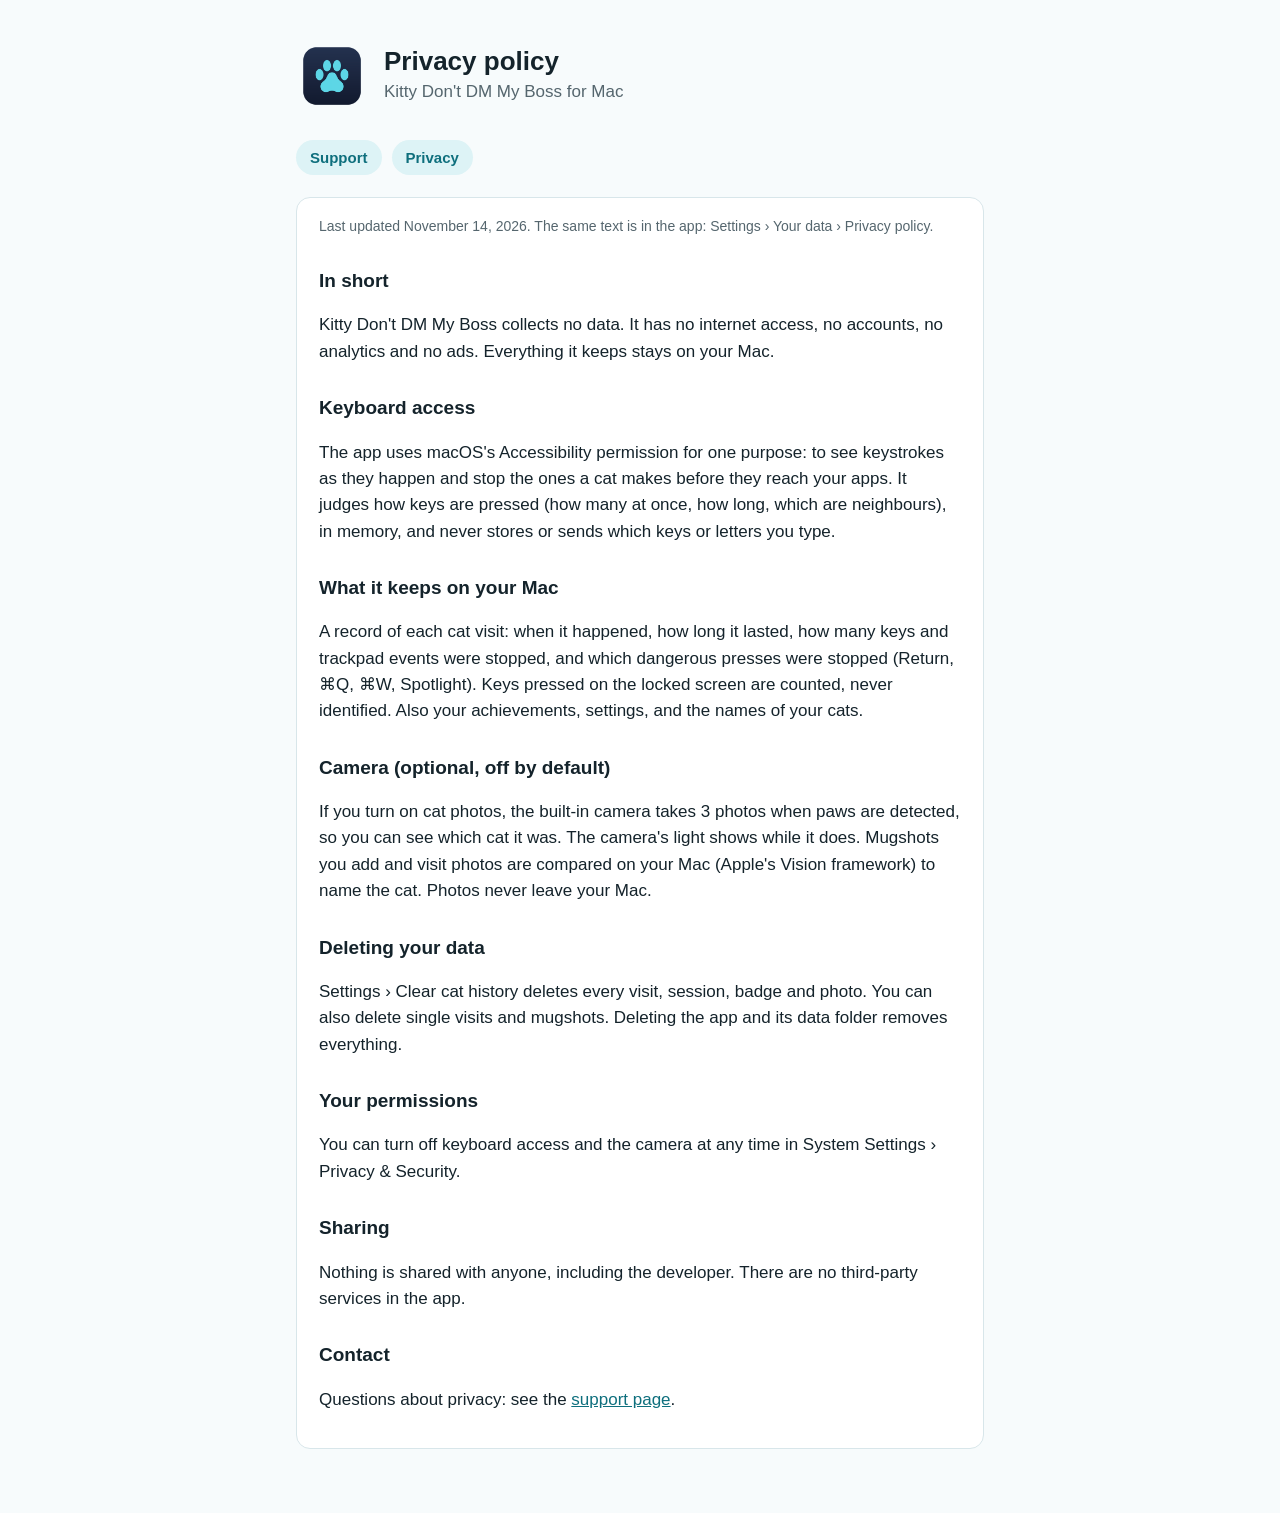
==== privacy.html @ ca0aea72 "Support and privacy pages for Kitty Don't DM My Boss Co-Authored-By: Claude Opus 5.5 <noreply@anthro" ====
<!doctype html>
<html lang="en">
<head>
<meta charset="utf-8">
<meta name="viewport" content="width=device-width, initial-scale=1">
<title>Privacy policy · Kitty Don't DM My Boss</title>
<link rel="stylesheet" href="style.css">
</head>
<body>
<main>
<header>
  <img src="icon.png" alt="">
  <div><h1>Privacy policy</h1><p>Kitty Don't DM My Boss for Mac</p></div>
</header>
<nav><a href="index.html">Support</a><a href="privacy.html">Privacy</a></nav>
<div class="card">
<p class="note">Last updated November 14, 2026. The same text is in the app: Settings › Your data › Privacy policy.</p>

<h2>In short</h2>
<p>Kitty Don't DM My Boss collects no data. It has no internet access, no accounts, no analytics and no ads.
Everything it keeps stays on your Mac.</p>

<h2>Keyboard access</h2>
<p>The app uses macOS's Accessibility permission for one purpose: to see keystrokes as they happen and stop the ones
a cat makes before they reach your apps. It judges how keys are pressed (how many at once, how long, which are
neighbours), in memory, and never stores or sends which keys or letters you type.</p>

<h2>What it keeps on your Mac</h2>
<p>A record of each cat visit: when it happened, how long it lasted, how many keys and trackpad events were stopped,
and which dangerous presses were stopped (Return, ⌘Q, ⌘W, Spotlight). Keys pressed on the locked screen are
counted, never identified. Also your achievements, settings, and the names of your cats.</p>

<h2>Camera (optional, off by default)</h2>
<p>If you turn on cat photos, the built-in camera takes 3 photos when paws are detected, so you can see which cat it
was. The camera's light shows while it does. Mugshots you add and visit photos are compared on your Mac (Apple's
Vision framework) to name the cat. Photos never leave your Mac.</p>

<h2>Deleting your data</h2>
<p>Settings › Clear cat history deletes every visit, session, badge and photo. You can also delete single visits and
mugshots. Deleting the app and its data folder removes everything.</p>

<h2>Your permissions</h2>
<p>You can turn off keyboard access and the camera at any time in System Settings › Privacy &amp; Security.</p>

<h2>Sharing</h2>
<p>Nothing is shared with anyone, including the developer. There are no third-party services in the app.</p>

<h2>Contact</h2>
<p>Questions about privacy: see the <a href="index.html#contact">support page</a>.</p>
</div>
</main>
</body>
</html>
---- style.css ----
:root {
  --bg: #f7fbfc; --card: #ffffff; --ink: #14232b; --muted: #55666e;
  --accent: #0e6f7d; --accent-soft: #ddf3f6; --border: #d8e6ea;
}
@media (prefers-color-scheme: dark) {
  :root { --bg: #0f1a20; --card: #15232b; --ink: #e8f1f3; --muted: #9fb2b9;
          --accent: #5cd6e6; --accent-soft: #173444; --border: #24353e; }
}
* { box-sizing: border-box; }
body { margin: 0; background: var(--bg); color: var(--ink);
       font: 17px/1.55 -apple-system, BlinkMacSystemFont, "SF Pro Text", "Helvetica Neue", sans-serif; }
main { max-width: 720px; margin: 0 auto; padding: 40px 16px 64px; }
header { display: flex; align-items: center; gap: 16px; margin-bottom: 28px; }
header img { width: 72px; height: 72px; }
header h1 { font-size: 26px; line-height: 1.2; margin: 0; }
header p { margin: 2px 0 0; color: var(--muted); }
h2 { font-size: 19px; margin: 28px 0 6px; }
p, li { color: var(--ink); }
.card { background: var(--card); border: 1px solid var(--border); border-radius: 14px; padding: 4px 22px 18px; }
.note { color: var(--muted); font-size: 14px; }
a { color: var(--accent); }
nav { display: flex; gap: 10px; flex-wrap: wrap; margin: 0 0 22px; }
nav a { text-decoration: none; background: var(--accent-soft); padding: 6px 14px; border-radius: 999px; font-weight: 600; font-size: 15px; }
footer { margin-top: 32px; color: var(--muted); font-size: 14px; }
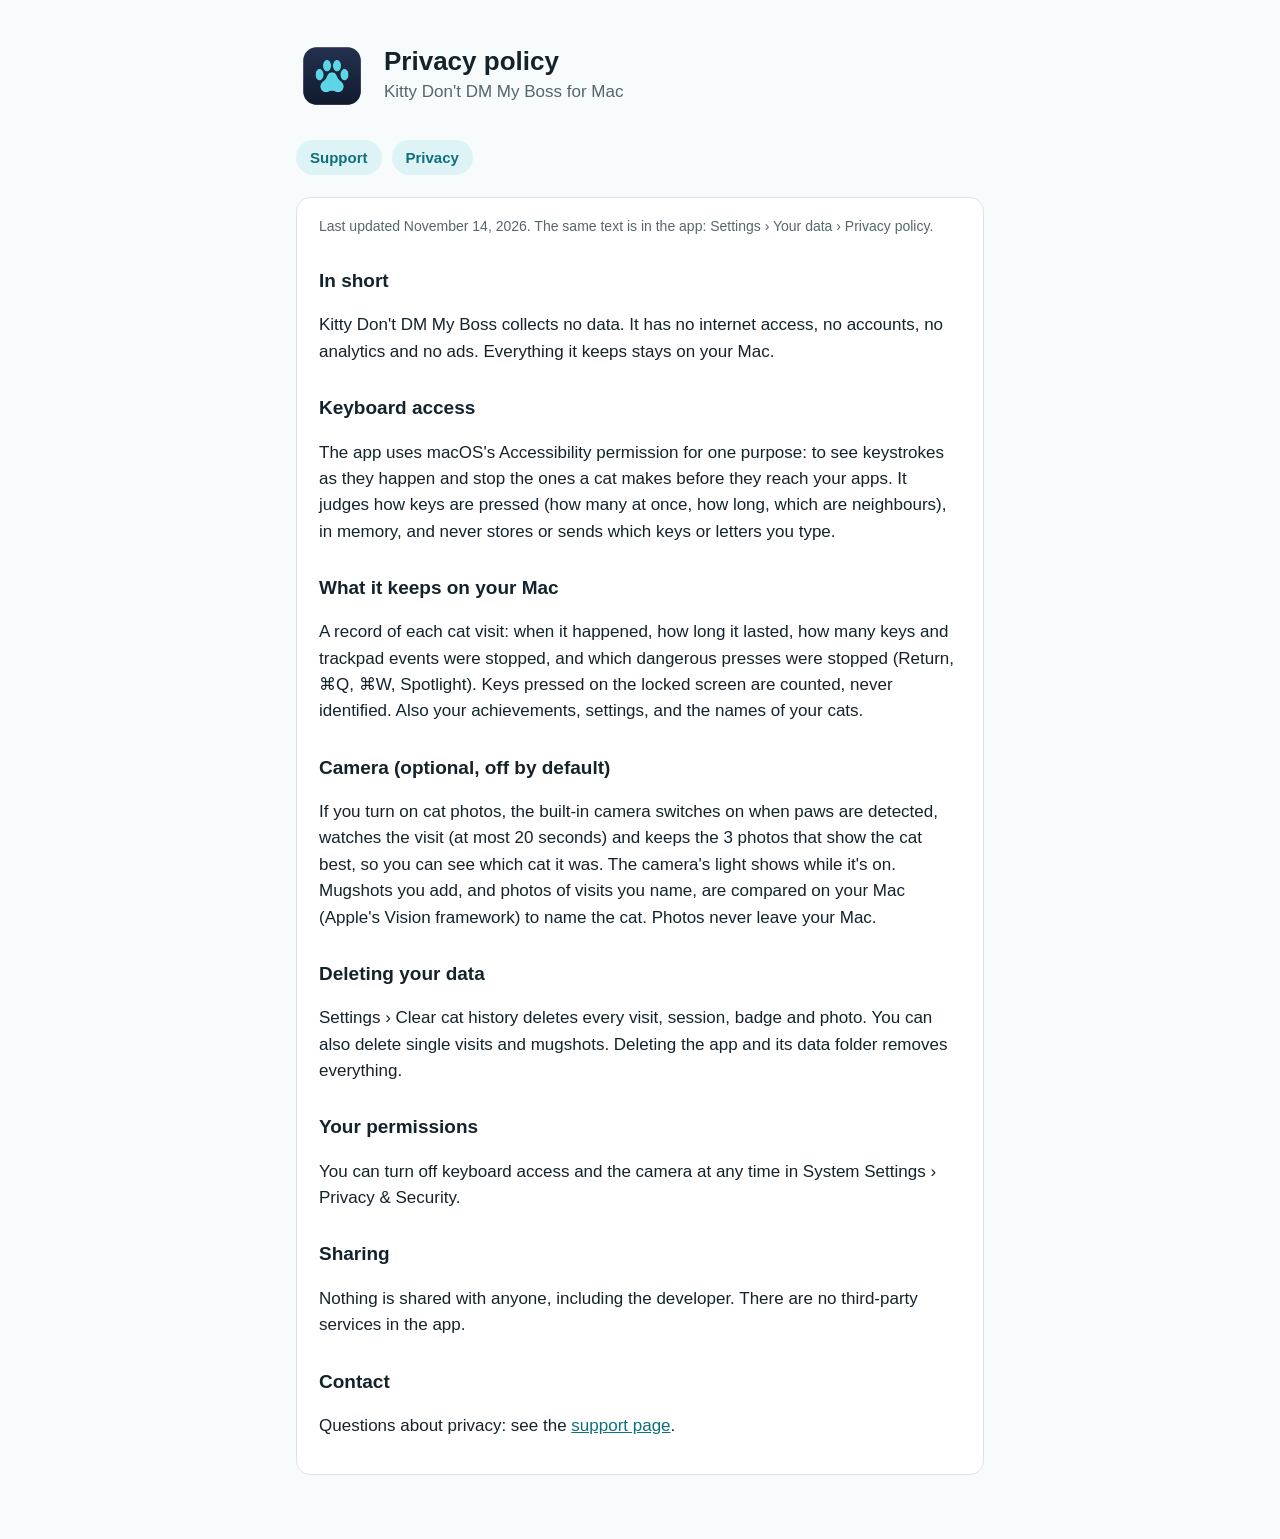
==== commit 78714981: "Privacy: camera watches the visit and keeps the 3 best photos Co-Authored-By: Claude Opus 5.5 <norep" ====
--- a/privacy.html
+++ b/privacy.html
@@ -31,9 +31,10 @@
 counted, never identified. Also your achievements, settings, and the names of your cats.</p>
 
 <h2>Camera (optional, off by default)</h2>
-<p>If you turn on cat photos, the built-in camera takes 3 photos when paws are detected, so you can see which cat it
-was. The camera's light shows while it does. Mugshots you add and visit photos are compared on your Mac (Apple's
-Vision framework) to name the cat. Photos never leave your Mac.</p>
+<p>If you turn on cat photos, the built-in camera switches on when paws are detected, watches the visit (at most 20
+seconds) and keeps the 3 photos that show the cat best, so you can see which cat it was. The camera's light shows while
+it's on. Mugshots you add, and photos of visits you name, are compared on your Mac (Apple's Vision framework) to name the
+cat. Photos never leave your Mac.</p>
 
 <h2>Deleting your data</h2>
 <p>Settings › Clear cat history deletes every visit, session, badge and photo. You can also delete single visits and
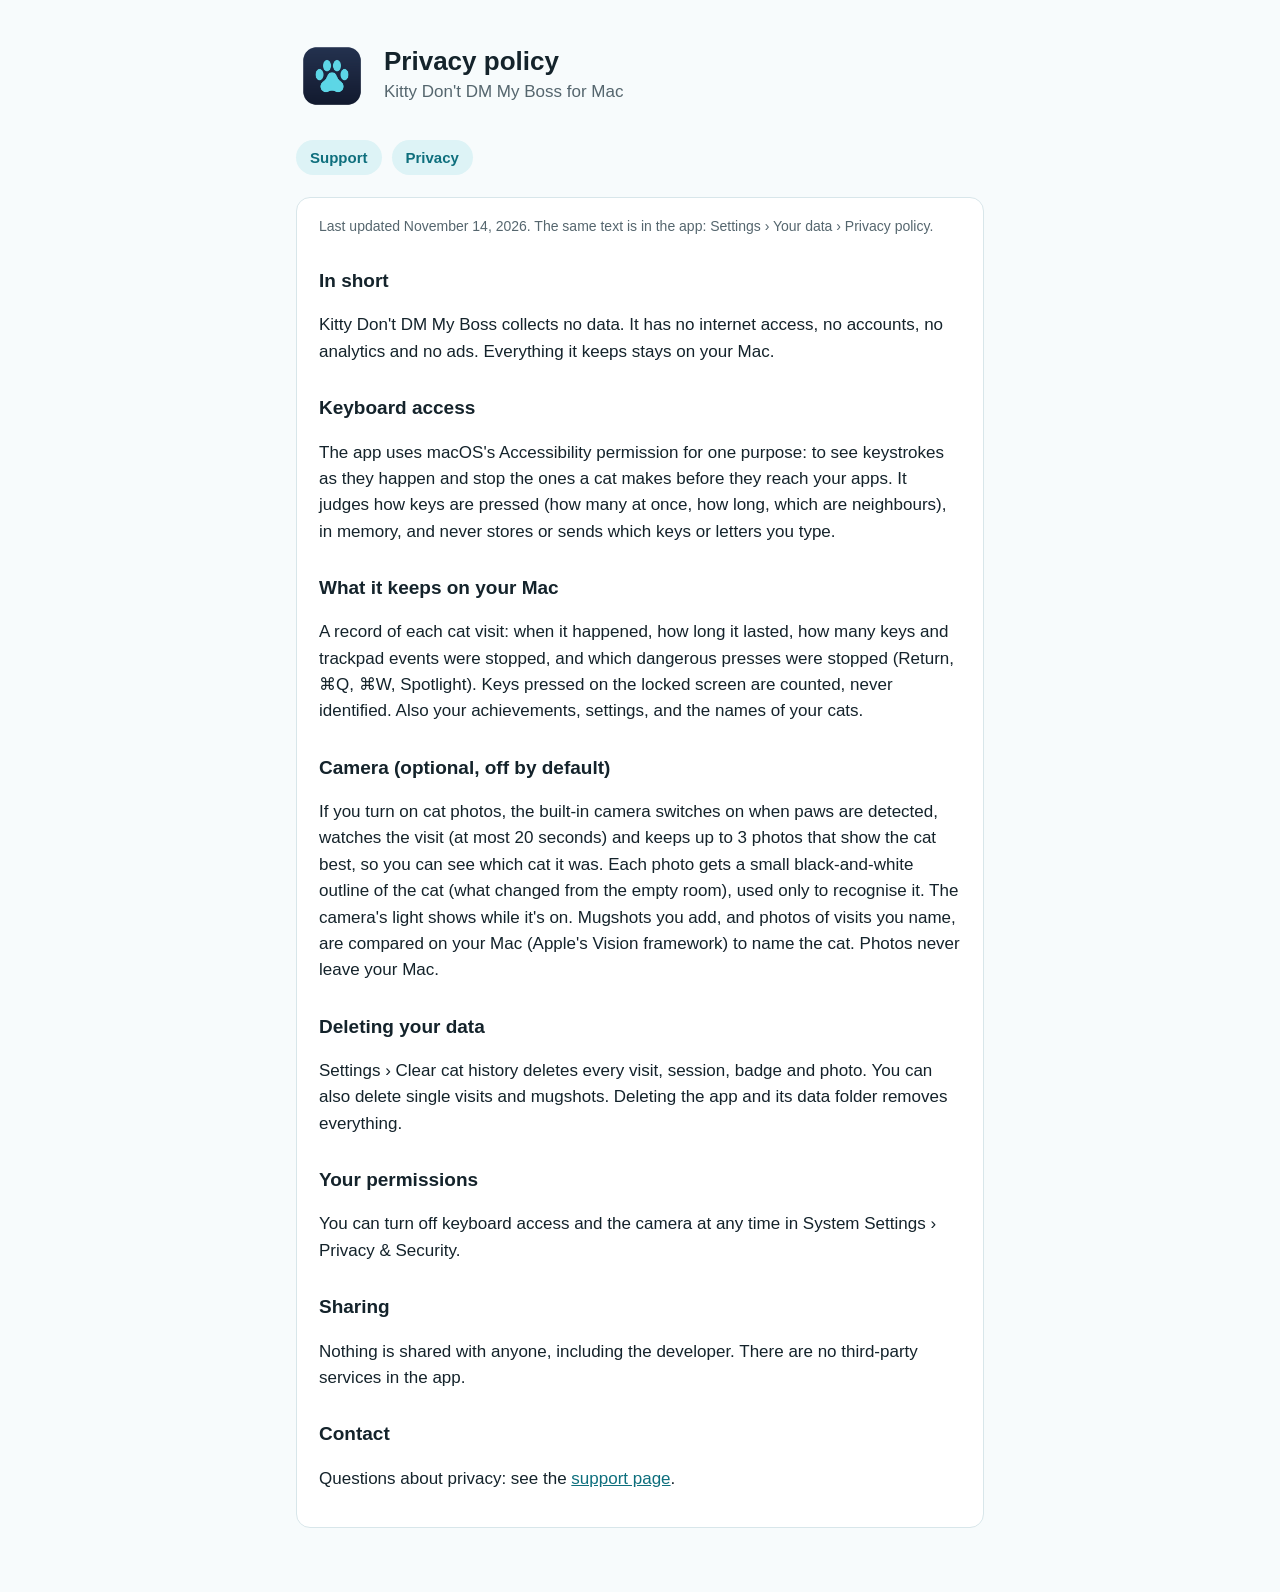
==== commit b3992126: "Privacy: camera keeps up to 3 photos, each with a small outline for recognition Co-Authored-By: Clau" ====
--- a/privacy.html
+++ b/privacy.html
@@ -32,8 +32,9 @@
 
 <h2>Camera (optional, off by default)</h2>
 <p>If you turn on cat photos, the built-in camera switches on when paws are detected, watches the visit (at most 20
-seconds) and keeps the 3 photos that show the cat best, so you can see which cat it was. The camera's light shows while
-it's on. Mugshots you add, and photos of visits you name, are compared on your Mac (Apple's Vision framework) to name the
+seconds) and keeps up to 3 photos that show the cat best, so you can see which cat it was. Each photo gets a small
+black-and-white outline of the cat (what changed from the empty room), used only to recognise it. The camera's light
+shows while it's on. Mugshots you add, and photos of visits you name, are compared on your Mac (Apple's Vision framework) to name the
 cat. Photos never leave your Mac.</p>
 
 <h2>Deleting your data</h2>
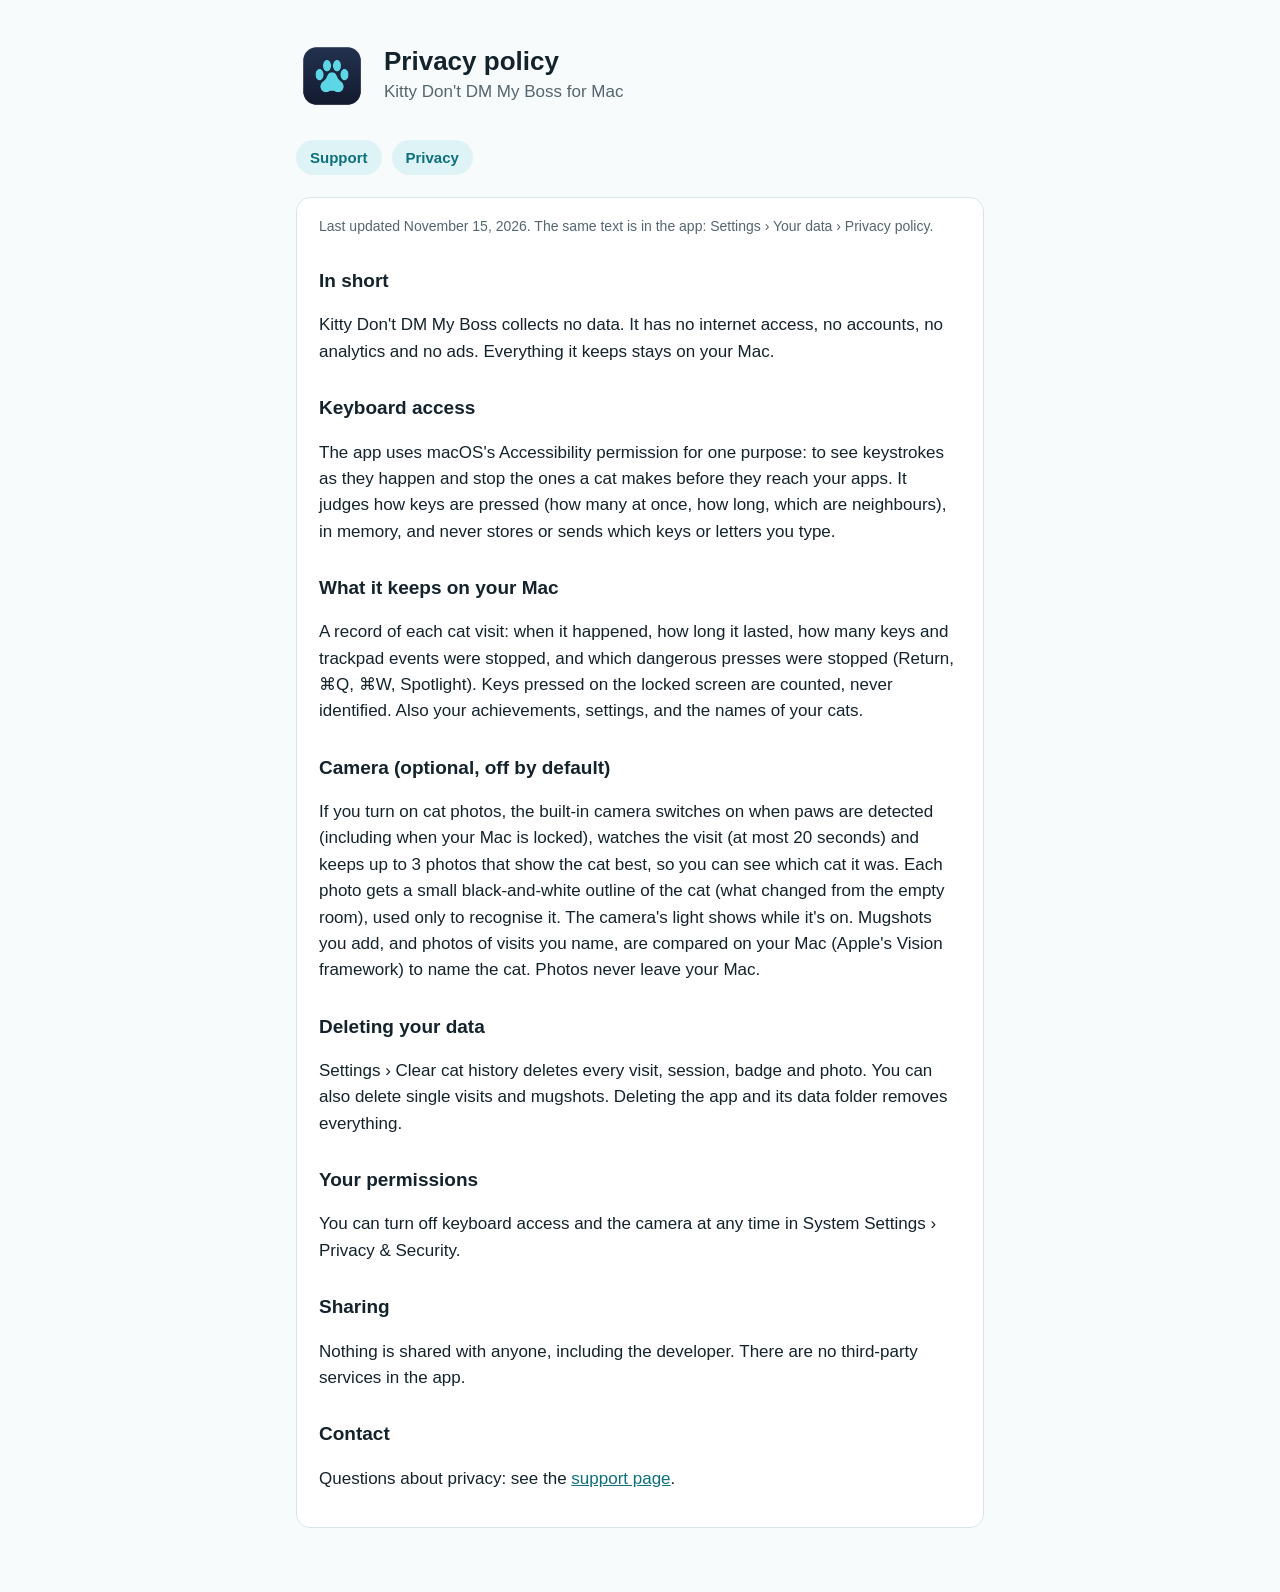
==== commit 636144ae: "Privacy: cat photos can also be taken while the Mac is locked Co-Authored-By: Claude Opus 5.5 <norep" ====
--- a/privacy.html
+++ b/privacy.html
@@ -14,7 +14,7 @@
 </header>
 <nav><a href="index.html">Support</a><a href="privacy.html">Privacy</a></nav>
 <div class="card">
-<p class="note">Last updated November 14, 2026. The same text is in the app: Settings › Your data › Privacy policy.</p>
+<p class="note">Last updated November 15, 2026. The same text is in the app: Settings › Your data › Privacy policy.</p>
 
 <h2>In short</h2>
 <p>Kitty Don't DM My Boss collects no data. It has no internet access, no accounts, no analytics and no ads.
@@ -31,7 +31,7 @@
 counted, never identified. Also your achievements, settings, and the names of your cats.</p>
 
 <h2>Camera (optional, off by default)</h2>
-<p>If you turn on cat photos, the built-in camera switches on when paws are detected, watches the visit (at most 20
+<p>If you turn on cat photos, the built-in camera switches on when paws are detected (including when your Mac is locked), watches the visit (at most 20
 seconds) and keeps up to 3 photos that show the cat best, so you can see which cat it was. Each photo gets a small
 black-and-white outline of the cat (what changed from the empty room), used only to recognise it. The camera's light
 shows while it's on. Mugshots you add, and photos of visits you name, are compared on your Mac (Apple's Vision framework) to name the
